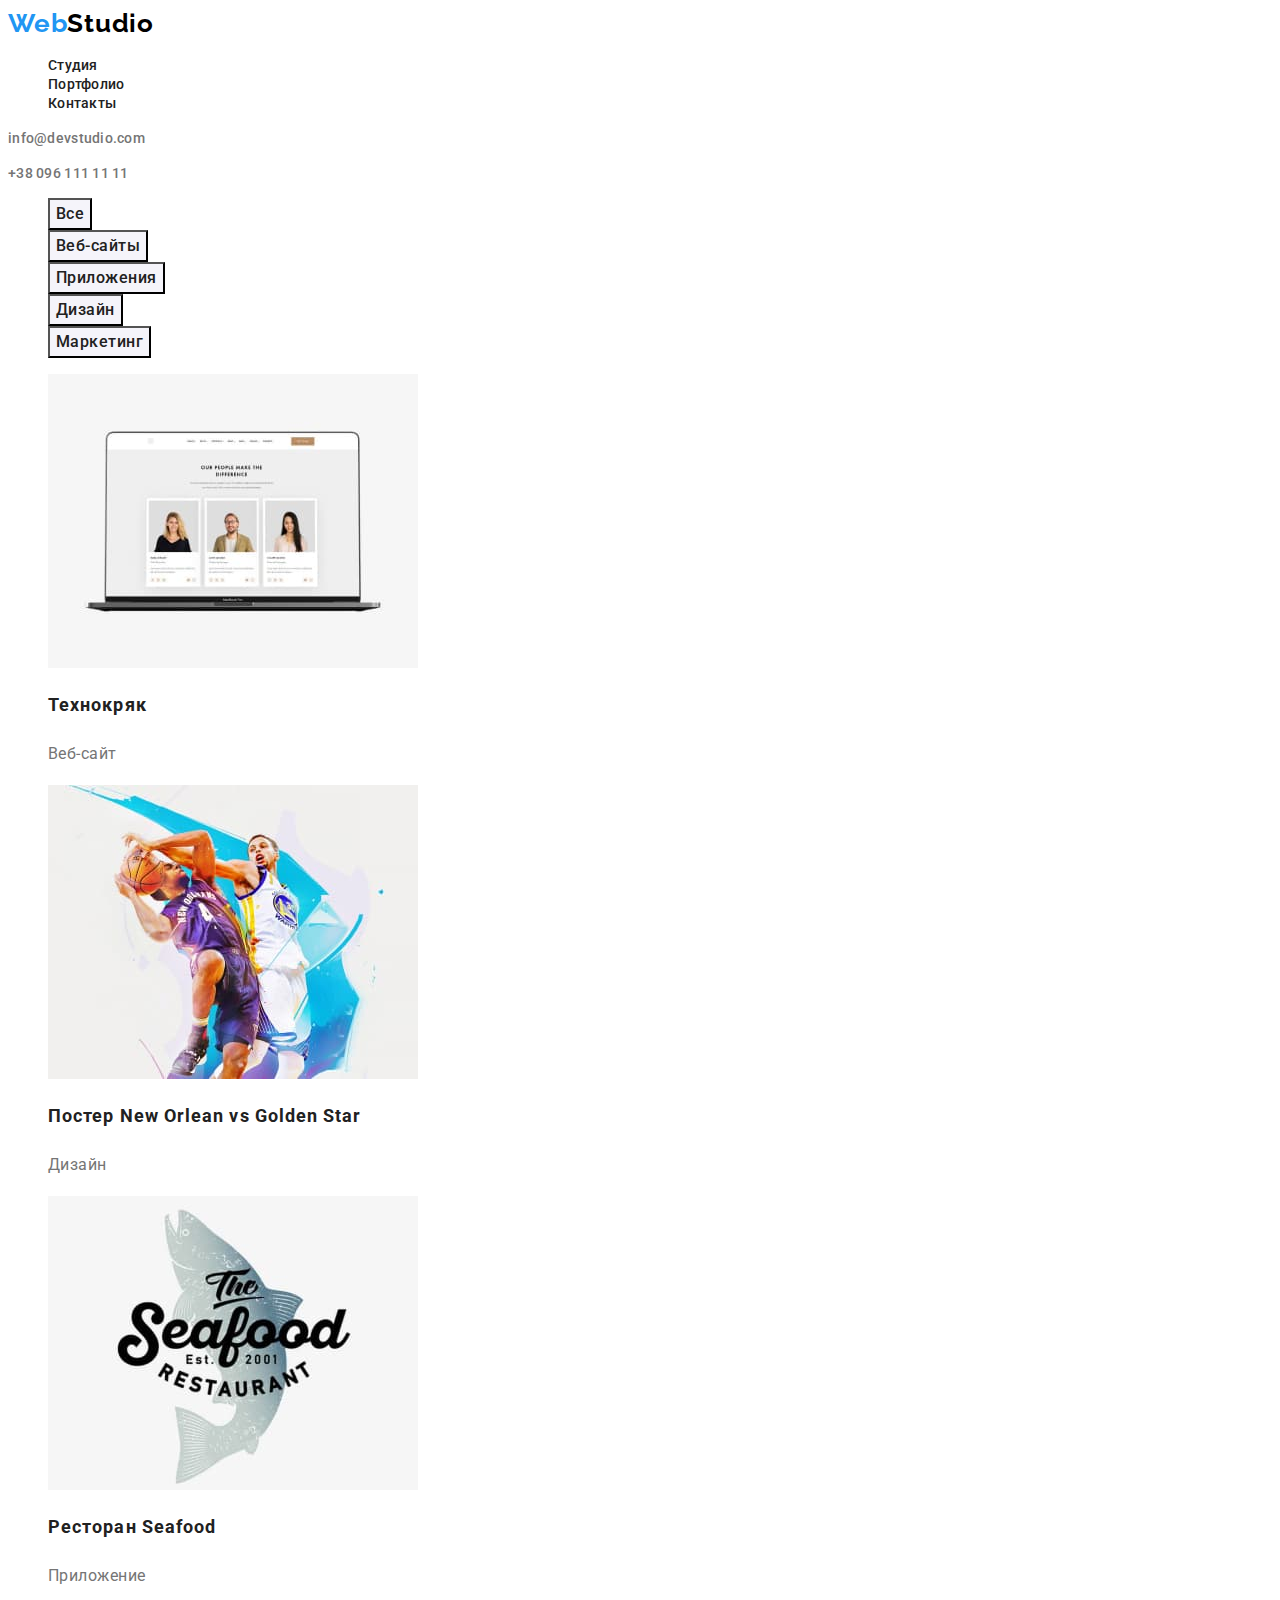
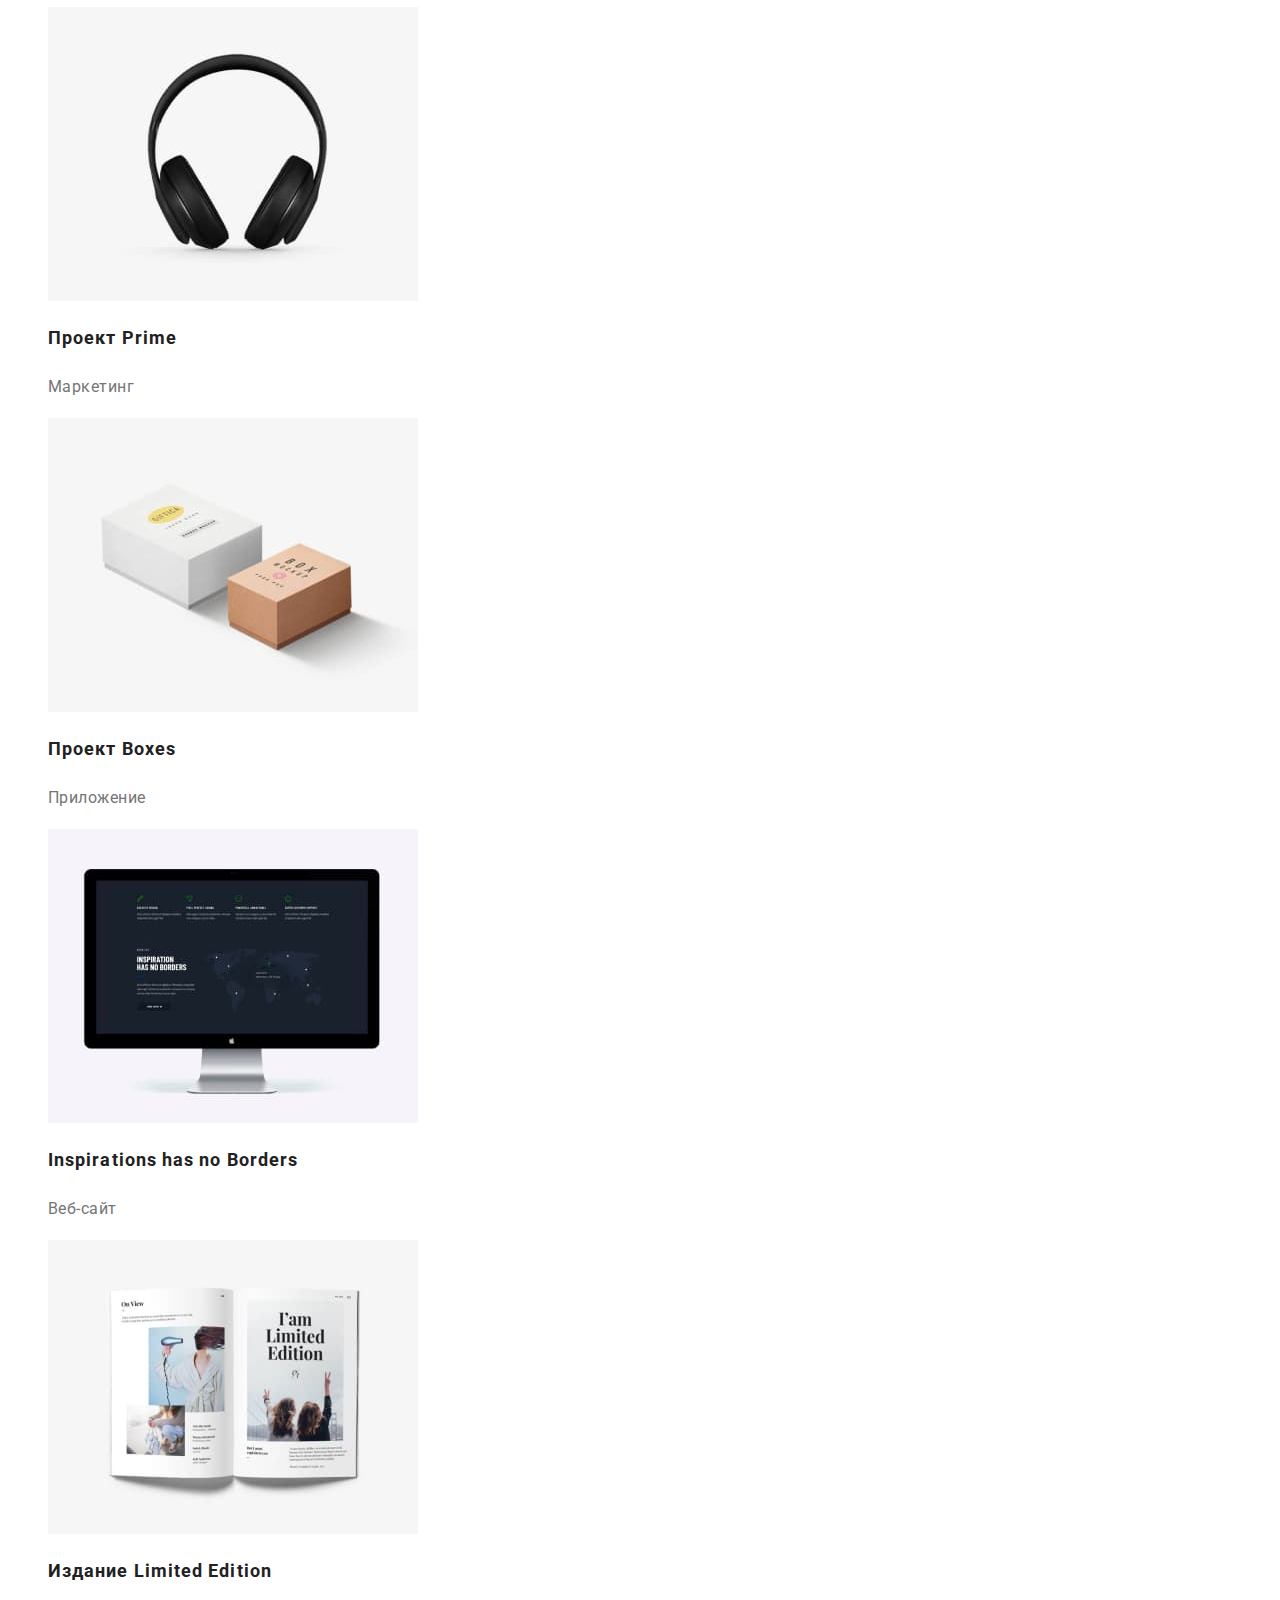
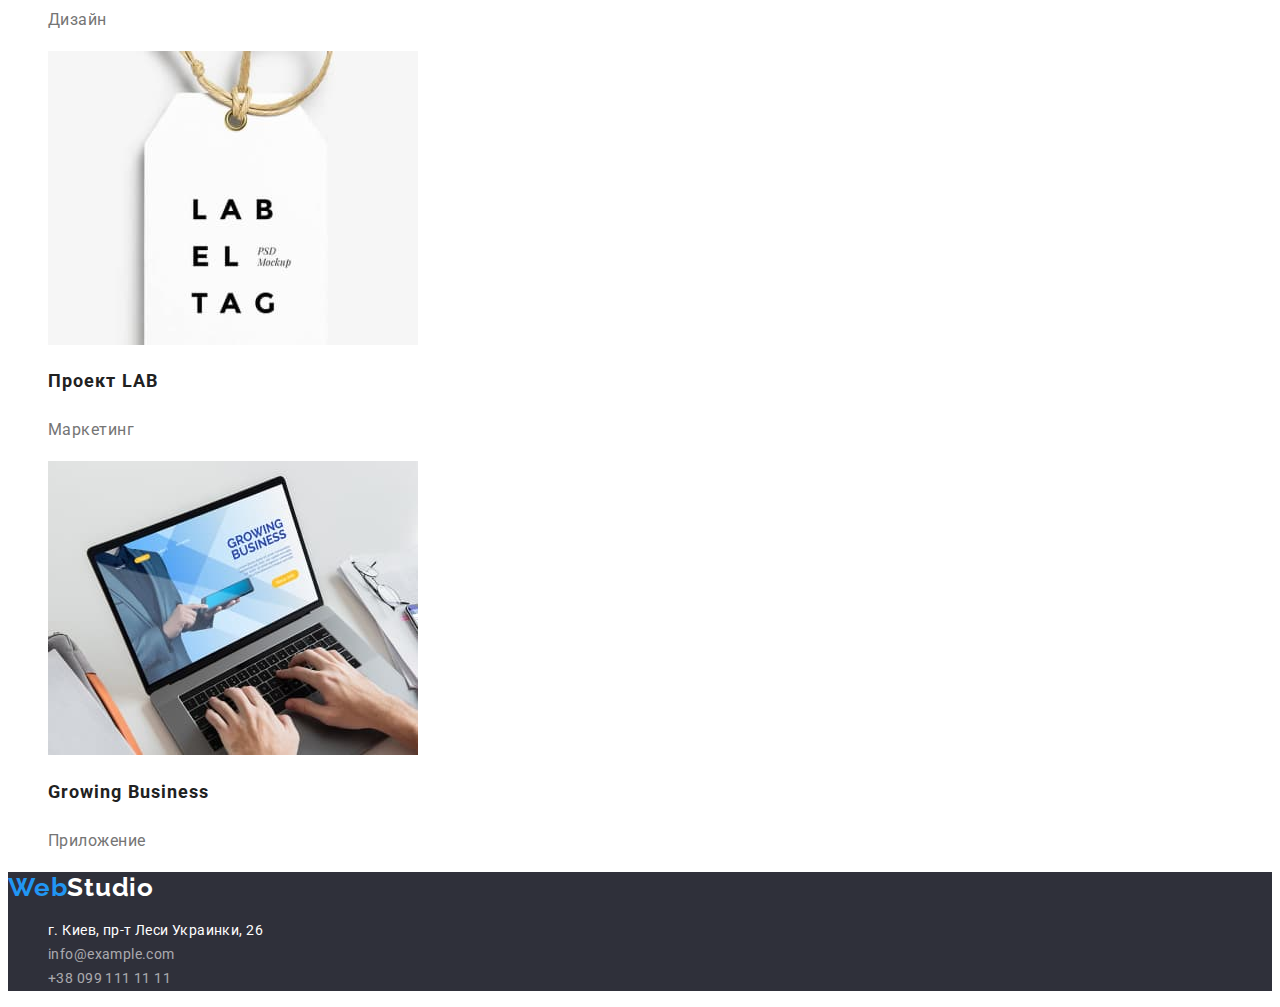
==== portfolio.html @ 02dee48f "copy" ====
<!DOCTYPE html>
<html lang="ru">
  <head>
    <meta charset="UTF-8" />
    <meta http-equiv="X-UA-Compatible" content="IE=edge" />
    <meta name="viewport" content="width=device-width, initial-scale=1.0" />
    <title>Document</title>
    <link rel="preconnect" href="https://fonts.googleapis.com" />
    <link rel="preconnect" href="https://fonts.gstatic.com" crossorigin />
    <link
      href="https://fonts.googleapis.com/css2?family=Raleway:wght@700&family=Roboto:wght@400;500;700;900&display=swap"
      rel="stylesheet"
    />
    <link rel="stylesheet" href="./css/styles.css" />
  </head>

  <body>
    <header class="header">
      <nav class="navigation">
        <a href="" class="navigation-logo"
          ><span class="navigation-logo accent">Web</span>Studio</a
        >
        <ul>
          <li><a href="./index.html" class="navigation-item">Студия</a></li>
          <li>
            <a href="./portfolio.html" class="navigation-item">Портфолио</a>
          </li>
          <li><a href="" class="navigation-item">Контакты</a></li>
        </ul>
      </nav>
      <p>
        <a href="mailto:info@devstudio.com" class="header-contacts"
          >info@devstudio.com</a
        >
      </p>
      <p>
        <a href="tel:+380961111111" class="header-contacts"
          >+38 096 111 11 11</a
        >
      </p>
    </header>
    <main>
      <section class="portfolio">
        <ul class="portfolio-list">
          <li class="portfolio-item">
            <button type="button" class="portfolio-button">Все</button>
          </li>
          <li class="portfolio-item">
            <button type="button" class="portfolio-button">Веб-сайты</button>
          </li>
          <li class="portfolio-item">
            <button type="button" class="portfolio-button">Приложения</button>
          </li>
          <li class="portfolio-item">
            <button type="button" class="portfolio-button">Дизайн</button>
          </li>
          <li class="portfolio-item">
            <button type="button" class="portfolio-button">Маркетинг</button>
          </li>
        </ul>

        <ul class="subject">
          <li class="subject-item">
            <a href="" class="subject-link">
              <img
                src="./images/portfolio/tehno1.jpg"
                alt="Сайт Технокряк"
                class="subject-image"
              />
              <h2 class="subject-title">Технокряк</h2>
              <p class="subject-description">Веб-сайт</p>
            </a>
          </li>
          <li class="subject-item">
            <a href="" class="subject-link">
              <img
                src="./images/portfolio/orlean2.jpg"
                alt="Плакат баскетбол"
                class="subject-image"
              />
              <h2 class="subject-title">Постер New Orlean vs Golden Star</h2>
              <p class="subject-description">Дизайн</p>
            </a>
          </li>
          <li class="subject-item">
            <a href="" class="subject-link">
              <img
                src="./images/portfolio/seafood3.jpg"
                alt="Рыба логотип"
                class="subject-image"
              />
              <h2 class="subject-title">Ресторан Seafood</h2>
              <p class="subject-description">Приложение</p>
            </a>
          </li>
          <li class="subject-item">
            <a href="" class="subject-link">
              <img
                src="./images/portfolio/prime4.jpg"
                alt="Наушники"
                class="subject-image"
              />
              <h2 class="subject-title">Проект Prime</h2>
              <p class="subject-description">Маркетинг</p>
            </a>
          </li>
          <li class="subject-item">
            <a href="" class="subject-link">
              <img
                src="./images/portfolio/boxes5.jpg"
                alt="Коробки"
                class="subject-image"
              />
              <h2 class="subject-title">Проект Boxes</h2>
              <p class="subject-description">Приложение</p>
            </a>
          </li>
          <li class="subject-item">
            <a href="" class="subject-link">
              <img
                src="./images/portfolio/inspiration6.jpg"
                alt="Монитор"
                class="subject-image"
              />
              <h2 class="subject-title">Inspirations has no Borders</h2>
              <p class="subject-description">Веб-сайт</p>
            </a>
          </li>
          <li class="subject-item">
            <a href="" class="subject-link">
              <img
                src="./images/portfolio/limited7.jpg"
                alt="Книга"
                class="subject-image"
              />
              <h2 class="subject-title">Издание Limited Edition</h2>
              <p class="subject-description">Дизайн</p>
            </a>
          </li>
          <li class="subject-item">
            <a href="" class="subject-link">
              <img
                src="./images/portfolio/lab8.jpg"
                alt="Бирка"
                class="subject-image"
              />
              <h2 class="subject-title">Проект LAB</h2>
              <p class="subject-description">Маркетинг</p>
            </a>
          </li>
          <li class="subject-item">
            <a href="" class="subject-link">
              <img
                src="./images/portfolio/business9.jpg"
                alt="Печать на ноутбуке"
                class="subject-image"
              />
              <h2 class="subject-title">Growing Business</h2>
              <p class="subject-description">Приложение</p>
            </a>
          </li>
        </ul>
      </section>
    </main>
    <footer class="footer">
      <a href="" class="footer-logo accent"
        ><span class="accent">Web</span>Studio</a
      >
      <address class="address">
        <ul class="address-list">
          <li class="address-item">
            <a
              href="https://goo.gl/maps/XDrqcTf9CRtn2hXi9"
              target="_blank"
              class="address-link"
            >
              г. Киев, пр-т Леси Украинки, 26</a
            >
          </li>
          <li class="address-item">
            <a href="mailto:info@example.com" class="address-link"
              >info@example.com</a
            >
          </li>
          <li class="address-item">
            <a href="tel:+38099111111" class="address-link">
              +38 099 111 11 11</a
            >
          </li>
        </ul>
      </address>
    </footer>
  </body>
</html>
---- css/styles.css ----
/* Общее */

body {
  font-family: "Roboto", sans-serif;
  color: #757575;
}

li {
  list-style: none;
}

a {
  text-decoration: none;
}

/* Логотип */

.navigation-logo {
  font-family: "Raleway", sans-serif;
  font-weight: 700;
  font-size: 26px;
  line-height: 1.192;
  letter-spacing: 0.03em;
  color: #000000;
}

.accent {
  color: #2196f3;
}

/* Навигация */

.navigation-item {
  font-weight: 500;
  font-size: 14px;
  line-height: 1.142;
  letter-spacing: 0.02em;
  color: #212121;
}

.navigation-item:hover,
.navigation-item:focus {
  color: #2196f3;
}

/* Контакты */

.header-contacts {
  font-weight: 500;
  font-size: 14px;
  line-height: 1.142;
  letter-spacing: 0.02em;
  color: #757575;
}

.header-contacts:hover,
.header-contacts:focus {
  color: #2196f3;
}

/* Герой */

.hero {
  background-color: #2f303a;
}

.hero-title {
  font-weight: 900;
  font-size: 44px;
  line-height: 1.363;
  text-align: center;
  letter-spacing: 0.06em;
  text-transform: uppercase;
  color: #ffffff;
}

.hero-button {
  font-weight: 700;
  font-size: 16px;
  line-height: 1.875;
  text-align: center;
  letter-spacing: 0.06em;
  color: #ffffff;

  background-color: #2196f3;

  cursor: pointer;
}

/* Преимущества */

.advantage {
  background-color: #ffffff;
}

.advantage-name {
  font-weight: 700;
  font-size: 14px;
  line-height: 1.142;
  letter-spacing: 0.03em;
  text-transform: uppercase;
  color: #212121;
}

.advantage-description {
  font-size: 14px;
  line-height: 1.714;
  letter-spacing: 0.03em;
}

/* Чем мы занимаемся */

.job {
  background-color: #ffffff;
}

.job-title {
  font-size: 36px;
  line-height: 1.167;
  text-align: center;
  letter-spacing: 0.03em;
  color: #212121;
}

/* Наша команда */

.our-team {
  background-color: #f5f4fa;
}

.our-team-title {
  font-size: 36px;
  line-height: 1.167;
  text-align: center;
  letter-spacing: 0.03em;
  color: #212121;
}

.members-item {
  background-color: #ffffff;
}

.members-title {
  font-weight: 500;
  font-size: 16px;
  line-height: 1.187;
  letter-spacing: 0.03em;
  color: #212121;
}

.members-description {
  font-size: 16px;
  line-height: 1.187;
  letter-spacing: 0.03em;
  color: #757575;
}

/* Футер */

.footer {
  background-color: #2f303a;
}

.footer-logo {
  font-family: "Raleway";
  font-weight: 700;
  font-size: 26px;
  line-height: 1.192;
  letter-spacing: 0.03em;
  color: #ffffff;
}

.address-item:nth-child(1) .address-link {
  font-style: normal;
  font-weight: 400;
  font-size: 14px;
  line-height: 1.714;
  letter-spacing: 0.03em;
  color: #ffffff;
}

.address-item:not(:first-child) .address-link {
  font-style: normal;
  font-weight: 400;
  font-size: 14px;
  line-height: 1.714;
  letter-spacing: 0.03em;
  color: rgba(255, 255, 255, 0.6);
}

/* ПОРТФОЛИО */

.portfolio-button {
  font-family: "Roboto", sans-serif;
  font-weight: 500;
  font-size: 16px;
  line-height: 1.625;
  text-align: center;
  letter-spacing: 0.03em;
  color: #212121;

  background-color: #f5f4fa;

  cursor: pointer;
}

.portfolio-button:hover,
.portfolio-button:focus {
  color: #ffffff;
  background-color: #2196f3;
}

.subject-title {
  font-size: 18px;
  line-height: 2;
  letter-spacing: 0.06em;
  color: #212121;
}

.subject-description {
  font-size: 16px;
  line-height: 1.875;
  letter-spacing: 0.03em;
  color: #757575;
}
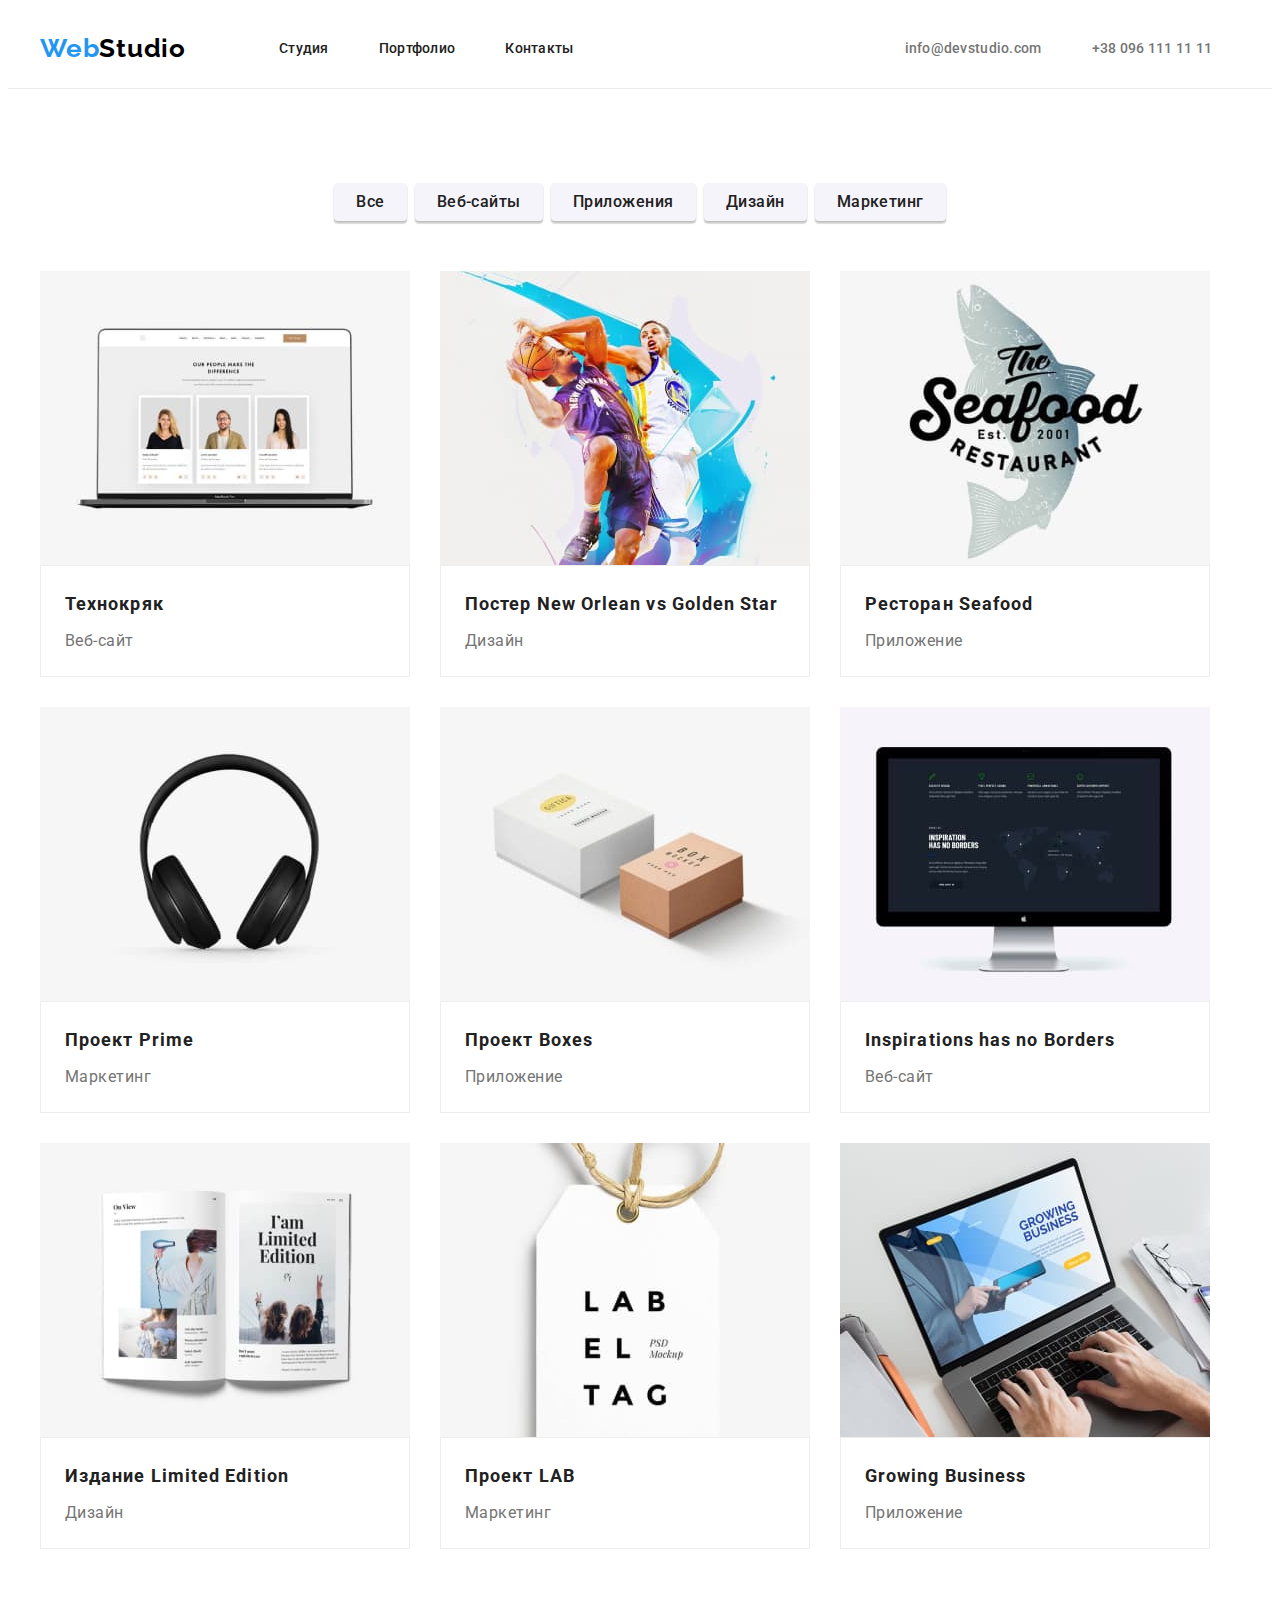
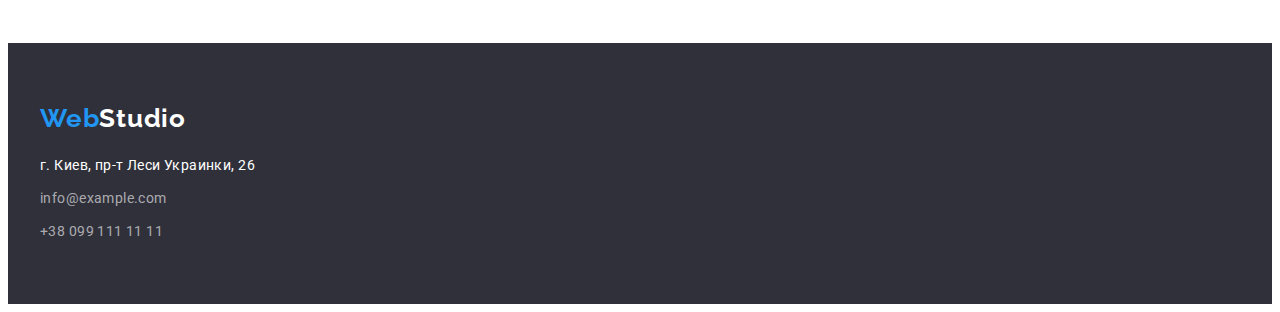
==== commit 4de96c60: "portfolio" ====
--- a/portfolio.html
+++ b/portfolio.html
@@ -11,184 +11,223 @@
       href="https://fonts.googleapis.com/css2?family=Raleway:wght@700&family=Roboto:wght@400;500;700;900&display=swap"
       rel="stylesheet"
     />
+    <link
+      rel="stylesheet"
+      href="https://cdnjs.cloudflare.com/ajax/libs/modern-normalize/1.1.0/modern-normalize.min.css"
+      integrity="sha512-wpPYUAdjBVSE4KJnH1VR1HeZfpl1ub8YT/NKx4PuQ5NmX2tKuGu6U/JRp5y+Y8XG2tV+wKQpNHVUX03MfMFn9Q=="
+      crossorigin="anonymous"
+      referrerpolicy="no-referrer"
+    />
     <link rel="stylesheet" href="./css/styles.css" />
   </head>
 
   <body>
     <header class="header">
-      <nav class="navigation">
-        <a href="" class="navigation-logo"
-          ><span class="navigation-logo accent">Web</span>Studio</a
-        >
-        <ul>
-          <li><a href="./index.html" class="navigation-item">Студия</a></li>
-          <li>
-            <a href="./portfolio.html" class="navigation-item">Портфолио</a>
-          </li>
-          <li><a href="" class="navigation-item">Контакты</a></li>
-        </ul>
-      </nav>
-      <p>
-        <a href="mailto:info@devstudio.com" class="header-contacts"
-          >info@devstudio.com</a
-        >
-      </p>
-      <p>
-        <a href="tel:+380961111111" class="header-contacts"
-          >+38 096 111 11 11</a
-        >
-      </p>
+      <div class="container">
+        <div class="wrapper">
+          <nav class="navigation">
+            <a href="" class="navigation-logo"
+              ><span class="navigation-logo accent">Web</span>Studio</a
+            >
+            <ul class="navigation-list">
+              <li class="navigation-item">
+                <a href="./index.html" class="navigation-link">Студия</a>
+              </li>
+              <li class="navigation-item">
+                <a href="./portfolio.html" class="navigation-link">Портфолио</a>
+              </li>
+              <li class="navigation-item">
+                <a href="" class="navigation-link">Контакты</a>
+              </li>
+            </ul>
+          </nav>
+          <p class="header-mail">
+            <a href="mailto:info@devstudio.com" class="header-contacts"
+              >info@devstudio.com</a
+            >
+          </p>
+          <p class="header-phone">
+            <a href="tel:+380961111111" class="header-contacts"
+              >+38 096 111 11 11</a
+            >
+          </p>
+        </div>
+      </div>
     </header>
     <main>
-      <section class="portfolio">
-        <ul class="portfolio-list">
-          <li class="portfolio-item">
-            <button type="button" class="portfolio-button">Все</button>
-          </li>
-          <li class="portfolio-item">
-            <button type="button" class="portfolio-button">Веб-сайты</button>
-          </li>
-          <li class="portfolio-item">
-            <button type="button" class="portfolio-button">Приложения</button>
-          </li>
-          <li class="portfolio-item">
-            <button type="button" class="portfolio-button">Дизайн</button>
-          </li>
-          <li class="portfolio-item">
-            <button type="button" class="portfolio-button">Маркетинг</button>
-          </li>
-        </ul>
+      <section class="portfolio section">
+        <div class="container">
+          <ul class="portfolio-list">
+            <li class="portfolio-item">
+              <button type="button" class="portfolio-button">Все</button>
+            </li>
+            <li class="portfolio-item">
+              <button type="button" class="portfolio-button">Веб-сайты</button>
+            </li>
+            <li class="portfolio-item">
+              <button type="button" class="portfolio-button">Приложения</button>
+            </li>
+            <li class="portfolio-item">
+              <button type="button" class="portfolio-button">Дизайн</button>
+            </li>
+            <li class="portfolio-item">
+              <button type="button" class="portfolio-button">Маркетинг</button>
+            </li>
+          </ul>
 
-        <ul class="subject">
-          <li class="subject-item">
-            <a href="" class="subject-link">
-              <img
-                src="./images/portfolio/tehno1.jpg"
-                alt="Сайт Технокряк"
-                class="subject-image"
-              />
-              <h2 class="subject-title">Технокряк</h2>
-              <p class="subject-description">Веб-сайт</p>
-            </a>
-          </li>
-          <li class="subject-item">
-            <a href="" class="subject-link">
-              <img
-                src="./images/portfolio/orlean2.jpg"
-                alt="Плакат баскетбол"
-                class="subject-image"
-              />
-              <h2 class="subject-title">Постер New Orlean vs Golden Star</h2>
-              <p class="subject-description">Дизайн</p>
-            </a>
-          </li>
-          <li class="subject-item">
-            <a href="" class="subject-link">
-              <img
-                src="./images/portfolio/seafood3.jpg"
-                alt="Рыба логотип"
-                class="subject-image"
-              />
-              <h2 class="subject-title">Ресторан Seafood</h2>
-              <p class="subject-description">Приложение</p>
-            </a>
-          </li>
-          <li class="subject-item">
-            <a href="" class="subject-link">
-              <img
-                src="./images/portfolio/prime4.jpg"
-                alt="Наушники"
-                class="subject-image"
-              />
-              <h2 class="subject-title">Проект Prime</h2>
-              <p class="subject-description">Маркетинг</p>
-            </a>
-          </li>
-          <li class="subject-item">
-            <a href="" class="subject-link">
-              <img
-                src="./images/portfolio/boxes5.jpg"
-                alt="Коробки"
-                class="subject-image"
-              />
-              <h2 class="subject-title">Проект Boxes</h2>
-              <p class="subject-description">Приложение</p>
-            </a>
-          </li>
-          <li class="subject-item">
-            <a href="" class="subject-link">
-              <img
-                src="./images/portfolio/inspiration6.jpg"
-                alt="Монитор"
-                class="subject-image"
-              />
-              <h2 class="subject-title">Inspirations has no Borders</h2>
-              <p class="subject-description">Веб-сайт</p>
-            </a>
-          </li>
-          <li class="subject-item">
-            <a href="" class="subject-link">
-              <img
-                src="./images/portfolio/limited7.jpg"
-                alt="Книга"
-                class="subject-image"
-              />
-              <h2 class="subject-title">Издание Limited Edition</h2>
-              <p class="subject-description">Дизайн</p>
-            </a>
-          </li>
-          <li class="subject-item">
-            <a href="" class="subject-link">
-              <img
-                src="./images/portfolio/lab8.jpg"
-                alt="Бирка"
-                class="subject-image"
-              />
-              <h2 class="subject-title">Проект LAB</h2>
-              <p class="subject-description">Маркетинг</p>
-            </a>
-          </li>
-          <li class="subject-item">
-            <a href="" class="subject-link">
-              <img
-                src="./images/portfolio/business9.jpg"
-                alt="Печать на ноутбуке"
-                class="subject-image"
-              />
-              <h2 class="subject-title">Growing Business</h2>
-              <p class="subject-description">Приложение</p>
-            </a>
-          </li>
-        </ul>
+          <ul class="subject">
+            <li class="subject-item">
+              <a href="" class="subject-link">
+                <img
+                  src="./images/portfolio/tehno1.jpg"
+                  alt="Сайт Технокряк"
+                  class="subject-image"
+                />
+                <div class="subject-border">
+                  <h2 class="subject-title">Технокряк</h2>
+                  <p class="subject-description">Веб-сайт</p>
+                </div>
+              </a>
+            </li>
+            <li class="subject-item">
+              <a href="" class="subject-link">
+                <img
+                  src="./images/portfolio/orlean2.jpg"
+                  alt="Плакат баскетбол"
+                  class="subject-image"
+                />
+                <div class="subject-border">
+                  <h2 class="subject-title">
+                    Постер New Orlean vs Golden Star
+                  </h2>
+                  <p class="subject-description">Дизайн</p>
+                </div>
+              </a>
+            </li>
+            <li class="subject-item">
+              <a href="" class="subject-link">
+                <img
+                  src="./images/portfolio/seafood3.jpg"
+                  alt="Рыба логотип"
+                  class="subject-image"
+                />
+                <div class="subject-border">
+                  <h2 class="subject-title">Ресторан Seafood</h2>
+                  <p class="subject-description">Приложение</p>
+                </div>
+              </a>
+            </li>
+            <li class="subject-item">
+              <a href="" class="subject-link">
+                <img
+                  src="./images/portfolio/prime4.jpg"
+                  alt="Наушники"
+                  class="subject-image"
+                />
+                <div class="subject-border">
+                  <h2 class="subject-title">Проект Prime</h2>
+                  <p class="subject-description">Маркетинг</p>
+                </div>
+              </a>
+            </li>
+            <li class="subject-item">
+              <a href="" class="subject-link">
+                <img
+                  src="./images/portfolio/boxes5.jpg"
+                  alt="Коробки"
+                  class="subject-image"
+                />
+                <div class="subject-border">
+                  <h2 class="subject-title">Проект Boxes</h2>
+                  <p class="subject-description">Приложение</p>
+                </div>
+              </a>
+            </li>
+            <li class="subject-item">
+              <a href="" class="subject-link">
+                <img
+                  src="./images/portfolio/inspiration6.jpg"
+                  alt="Монитор"
+                  class="subject-image"
+                />
+                <div class="subject-border">
+                  <h2 class="subject-title">Inspirations has no Borders</h2>
+                  <p class="subject-description">Веб-сайт</p>
+                </div>
+              </a>
+            </li>
+            <li class="subject-item">
+              <a href="" class="subject-link">
+                <img
+                  src="./images/portfolio/limited7.jpg"
+                  alt="Книга"
+                  class="subject-image"
+                />
+                <div class="subject-border">
+                  <h2 class="subject-title">Издание Limited Edition</h2>
+                  <p class="subject-description">Дизайн</p>
+                </div>
+              </a>
+            </li>
+            <li class="subject-item">
+              <a href="" class="subject-link">
+                <img
+                  src="./images/portfolio/lab8.jpg"
+                  alt="Бирка"
+                  class="subject-image"
+                />
+                <div class="subject-border">
+                  <h2 class="subject-title">Проект LAB</h2>
+                  <p class="subject-description">Маркетинг</p>
+                </div>
+              </a>
+            </li>
+            <li class="subject-item">
+              <a href="" class="subject-link">
+                <img
+                  src="./images/portfolio/business9.jpg"
+                  alt="Печать на ноутбуке"
+                  class="subject-image"
+                />
+                <div class="subject-border">
+                  <h2 class="subject-title">Growing Business</h2>
+                  <p class="subject-description">Приложение</p>
+                </div>
+              </a>
+            </li>
+          </ul>
+        </div>
       </section>
     </main>
     <footer class="footer">
-      <a href="" class="footer-logo accent"
-        ><span class="accent">Web</span>Studio</a
-      >
-      <address class="address">
-        <ul class="address-list">
-          <li class="address-item">
-            <a
-              href="https://goo.gl/maps/XDrqcTf9CRtn2hXi9"
-              target="_blank"
-              class="address-link"
-            >
-              г. Киев, пр-т Леси Украинки, 26</a
-            >
-          </li>
-          <li class="address-item">
-            <a href="mailto:info@example.com" class="address-link"
-              >info@example.com</a
-            >
-          </li>
-          <li class="address-item">
-            <a href="tel:+38099111111" class="address-link">
-              +38 099 111 11 11</a
-            >
-          </li>
-        </ul>
-      </address>
+      <div class="footer-container">
+        <a href="" class="footer-logo accent"
+          ><span class="accent">Web</span>Studio</a
+        >
+        <address class="address">
+          <ul class="address-list">
+            <li class="address-item">
+              <a
+                href="https://goo.gl/maps/XDrqcTf9CRtn2hXi9"
+                target="_blank"
+                class="address-link"
+              >
+                г. Киев, пр-т Леси Украинки, 26</a
+              >
+            </li>
+            <li class="address-item">
+              <a href="mailto:info@example.com" class="address-link"
+                >info@example.com</a
+              >
+            </li>
+            <li class="address-item">
+              <a href="tel:+38099111111" class="address-link">
+                +38 099 111 11 11</a
+              >
+            </li>
+          </ul>
+        </address>
+      </div>
     </footer>
   </body>
 </html>
--- a/css/styles.css
+++ b/css/styles.css
@@ -13,7 +13,63 @@
   text-decoration: none;
 }
 
+ul {
+  margin: 0;
+  padding: 0;
+}
+
+p {
+  margin: 0;
+  padding: 0;
+}
+
+h1,
+h2,
+h3 {
+  padding: 0;
+  margin: 0;
+}
+
+img {
+  display: block;
+  max-width: 100%;
+  height: auto;
+}
+
+button {
+  margin: 0;
+  padding: 0;
+}
+
+.container {
+  width: 1200px;
+  padding-right: 15px;
+  padding-left: 15px;
+  margin-left: auto;
+  margin-right: auto;
+}
+
+.hidden {
+  position: absolute;
+  top: -9999px;
+  left: -9999px;
+}
+
+.section {
+  padding-top: 94px;
+  padding-bottom: 94px;
+}
+
 /* Логотип */
+
+.header {
+  border-bottom: 1px solid #ececec;
+}
+
+.wrapper {
+  display: flex;
+  align-items: center;
+}
 
 .navigation-logo {
   font-family: "Raleway", sans-serif;
@@ -30,7 +86,26 @@
 
 /* Навигация */
 
-.navigation-item {
+.navigation {
+  display: flex;
+  align-items: center;
+}
+
+.navigation-list {
+  display: flex;
+  margin-left: 93px;
+  margin-right: 331px;
+}
+
+.navigation-item:not(:last-child) {
+  margin-right: 50px;
+}
+
+.navigation-link {
+  display: block;
+  padding-top: 32px;
+  padding-bottom: 32px;
+
   font-weight: 500;
   font-size: 14px;
   line-height: 1.142;
@@ -38,14 +113,22 @@
   color: #212121;
 }
 
-.navigation-item:hover,
-.navigation-item:focus {
+.navigation-link:hover,
+.navigation-link:focus {
   color: #2196f3;
 }
 
 /* Контакты */
 
+.header-mail {
+  margin-right: 50px;
+}
+
 .header-contacts {
+  display: block;
+  padding-top: 32px;
+  padding-bottom: 32px;
+
   font-weight: 500;
   font-size: 14px;
   line-height: 1.142;
@@ -61,10 +144,23 @@
 /* Герой */
 
 .hero {
+  max-width: 1600px;
+  margin-right: auto;
+  margin-left: auto;
+
   background-color: #2f303a;
 }
+.business {
+  display: flex;
+  flex-direction: column;
+  justify-content: center;
+  align-items: center;
+}
 
 .hero-title {
+  width: 696px;
+  padding-top: 200px;
+  margin-bottom: 30px;
   font-weight: 900;
   font-size: 44px;
   line-height: 1.363;
@@ -75,6 +171,11 @@
 }
 
 .hero-button {
+  display: block;
+  min-width: 200px;
+  margin-bottom: 200px;
+  padding: 10px 32px;
+
   font-weight: 700;
   font-size: 16px;
   line-height: 1.875;
@@ -83,6 +184,9 @@
   color: #ffffff;
 
   background-color: #2196f3;
+  box-shadow: 0px 4px 4px rgba(0, 0, 0, 0.15);
+  border-radius: 4px;
+  border: transparent;
 
   cursor: pointer;
 }
@@ -93,6 +197,15 @@
   background-color: #ffffff;
 }
 
+.advantage-list {
+  display: flex;
+  justify-content: space-between;
+}
+
+.advantage-item {
+  width: 270px;
+}
+
 .advantage-name {
   font-weight: 700;
   font-size: 14px;
@@ -114,7 +227,14 @@
   background-color: #ffffff;
 }
 
+.job-list {
+  display: flex;
+  justify-content: space-between;
+}
+
 .job-title {
+  margin-bottom: 50px;
+
   font-size: 36px;
   line-height: 1.167;
   text-align: center;
@@ -129,6 +249,8 @@
 }
 
 .our-team-title {
+  margin-bottom: 50px;
+
   font-size: 36px;
   line-height: 1.167;
   text-align: center;
@@ -136,11 +258,24 @@
   color: #212121;
 }
 
+.members {
+  display: flex;
+  justify-content: space-between;
+}
+
 .members-item {
+  text-align: center;
+  box-shadow: 0px 1px 3px rgba(0, 0, 0, 0.12), 0px 1px 1px rgba(0, 0, 0, 0.14),
+    0px 2px 1px rgba(0, 0, 0, 0.2);
+  border-radius: 0px 0px 4px 4px;
+
   background-color: #ffffff;
 }
 
 .members-title {
+  margin-top: 30px;
+  margin-bottom: 10px;
+
   font-weight: 500;
   font-size: 16px;
   line-height: 1.187;
@@ -149,6 +284,8 @@
 }
 
 .members-description {
+  padding-bottom: 30px;
+
   font-size: 16px;
   line-height: 1.187;
   letter-spacing: 0.03em;
@@ -158,10 +295,27 @@
 /* Футер */
 
 .footer {
+  max-width: 1600px;
+  padding-top: 60px;
+  margin-right: auto;
+  margin-left: auto;
   background-color: #2f303a;
 }
 
+.footer-container {
+  width: 1200px;
+
+  flex-direction: column;
+  padding-right: 15px;
+  padding-left: 15px;
+  margin-right: auto;
+  margin-left: auto;
+}
+
 .footer-logo {
+  display: inline-block;
+  margin-bottom: 20px;
+
   font-family: "Raleway";
   font-weight: 700;
   font-size: 26px;
@@ -170,6 +324,10 @@
   color: #ffffff;
 }
 
+.address-list {
+  padding-bottom: 60px;
+}
+
 .address-item:nth-child(1) .address-link {
   font-style: normal;
   font-weight: 400;
@@ -188,9 +346,16 @@
   color: rgba(255, 255, 255, 0.6);
 }
 
+.address-item:nth-child(-n + 2) {
+  margin-bottom: 9px;
+}
+
 /* ПОРТФОЛИО */
 
 .portfolio-button {
+  max-width: 150px;
+  padding: 6px 22px;
+
   font-family: "Roboto", sans-serif;
   font-weight: 500;
   font-size: 16px;
@@ -198,10 +363,24 @@
   text-align: center;
   letter-spacing: 0.03em;
   color: #212121;
+  box-shadow: 0px 3px 1px rgba(0, 0, 0, 0.1), 0px 1px 2px rgba(0, 0, 0, 0.08),
+    0px 2px 2px rgba(0, 0, 0, 0.12);
+  border-radius: 4px;
+  border: transparent;
 
   background-color: #f5f4fa;
 
   cursor: pointer;
+}
+
+.portfolio-list {
+  display: flex;
+  justify-content: center;
+  margin-bottom: 50px;
+}
+
+.portfolio-item:nth-child(-n + 4) {
+  margin-right: 8px;
 }
 
 .portfolio-button:hover,
@@ -210,7 +389,19 @@
   background-color: #2196f3;
 }
 
+.subject {
+  display: flex;
+  flex-wrap: wrap;
+  margin: -15px;
+}
+
+.subject-item {
+  margin: 15px;
+}
+
 .subject-title {
+  margin-bottom: 4px;
+  
   font-size: 18px;
   line-height: 2;
   letter-spacing: 0.06em;
@@ -223,3 +414,11 @@
   letter-spacing: 0.03em;
   color: #757575;
 }
+
+.subject-border {
+  padding-left: 24px;
+  padding-top: 20px;
+  padding-bottom: 20px;
+
+  border: 1px solid #EEEEEE;
+}
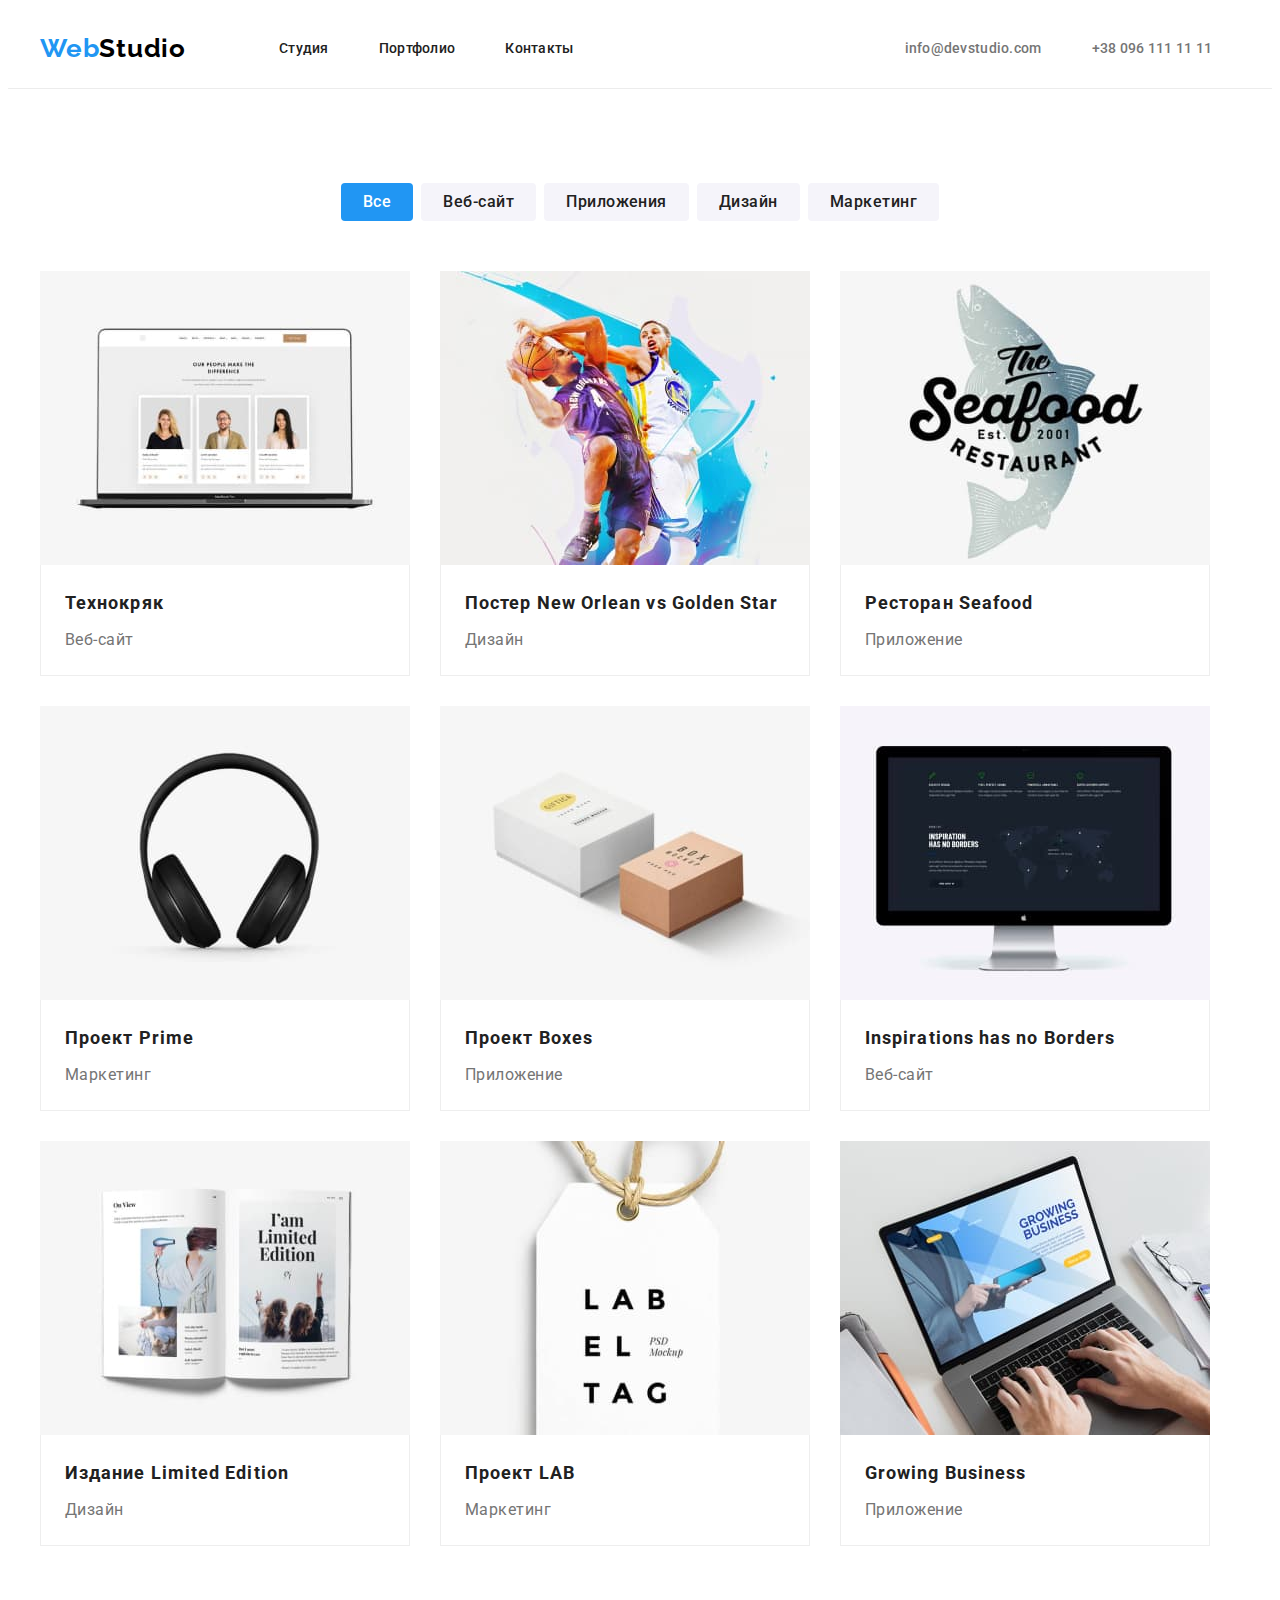
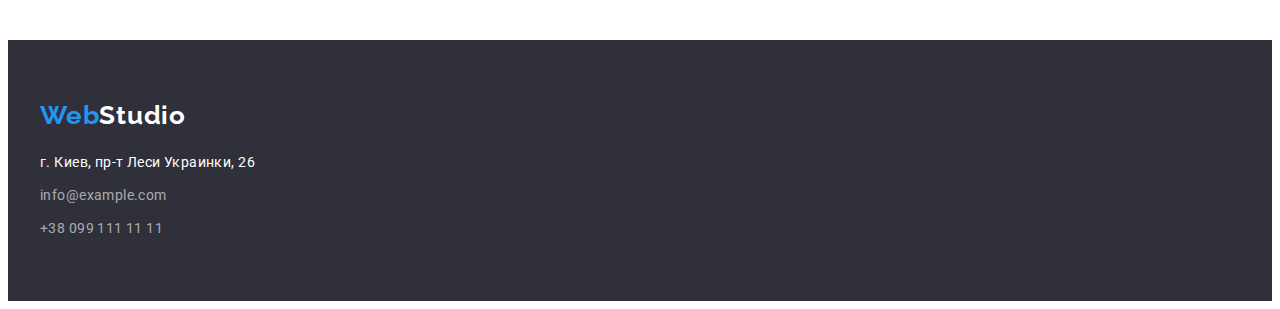
==== commit 7ad4d428: "fix" ====
--- a/portfolio.html
+++ b/portfolio.html
@@ -26,7 +26,7 @@
       <div class="container">
         <div class="wrapper">
           <nav class="navigation">
-            <a href="" class="navigation-logo"
+            <a href="./index.html" class="navigation-logo"
               ><span class="navigation-logo accent">Web</span>Studio</a
             >
             <ul class="navigation-list">
@@ -57,7 +57,30 @@
     <main>
       <section class="portfolio section">
         <div class="container">
-          <ul class="portfolio-list">
+          <input type="radio" name="list" id="all" value="all" checked />
+          <input type="radio" name="list" id="web" value="web" />
+          <input type="radio" name="list" id="app" value="app" />
+          <input type="radio" name="list" id="dis" value="dis" />
+          <input type="radio" name="list" id="mar" value="mar" />
+
+          <ul class="label-list">
+            <li class="label-filter">
+              <label class="filter" for="all">Все</label>
+            </li>
+            <li class="label-filter">
+              <label class="filter" for="web">Веб-сайт</label>
+            </li>
+            <li class="label-filter">
+              <label class="filter" for="app">Приложения</label>
+            </li>
+            <li class="label-filter">
+              <label class="filter" for="dis">Дизайн</label>
+            </li>
+            <li class="label-filter">
+              <label class="filter" for="mar">Маркетинг</label>
+            </li>
+          </ul>
+          <ul class="portfolio-list hidden">
             <li class="portfolio-item">
               <button type="button" class="portfolio-button">Все</button>
             </li>
@@ -76,7 +99,7 @@
           </ul>
 
           <ul class="subject">
-            <li class="subject-item">
+            <li class="subject-item web">
               <a href="" class="subject-link">
                 <img
                   src="./images/portfolio/tehno1.jpg"
@@ -89,7 +112,7 @@
                 </div>
               </a>
             </li>
-            <li class="subject-item">
+            <li class="subject-item dis">
               <a href="" class="subject-link">
                 <img
                   src="./images/portfolio/orlean2.jpg"
@@ -104,7 +127,7 @@
                 </div>
               </a>
             </li>
-            <li class="subject-item">
+            <li class="subject-item app">
               <a href="" class="subject-link">
                 <img
                   src="./images/portfolio/seafood3.jpg"
@@ -117,7 +140,7 @@
                 </div>
               </a>
             </li>
-            <li class="subject-item">
+            <li class="subject-item mar">
               <a href="" class="subject-link">
                 <img
                   src="./images/portfolio/prime4.jpg"
@@ -130,7 +153,7 @@
                 </div>
               </a>
             </li>
-            <li class="subject-item">
+            <li class="subject-item app">
               <a href="" class="subject-link">
                 <img
                   src="./images/portfolio/boxes5.jpg"
@@ -143,7 +166,7 @@
                 </div>
               </a>
             </li>
-            <li class="subject-item">
+            <li class="subject-item web">
               <a href="" class="subject-link">
                 <img
                   src="./images/portfolio/inspiration6.jpg"
@@ -156,7 +179,7 @@
                 </div>
               </a>
             </li>
-            <li class="subject-item">
+            <li class="subject-item dis">
               <a href="" class="subject-link">
                 <img
                   src="./images/portfolio/limited7.jpg"
@@ -169,7 +192,7 @@
                 </div>
               </a>
             </li>
-            <li class="subject-item">
+            <li class="subject-item mar">
               <a href="" class="subject-link">
                 <img
                   src="./images/portfolio/lab8.jpg"
@@ -182,7 +205,7 @@
                 </div>
               </a>
             </li>
-            <li class="subject-item">
+            <li class="subject-item app">
               <a href="" class="subject-link">
                 <img
                   src="./images/portfolio/business9.jpg"
--- a/css/styles.css
+++ b/css/styles.css
@@ -145,6 +145,8 @@
 
 .hero {
   max-width: 1600px;
+  padding-top: 200px;
+  padding-bottom: 200px;
   margin-right: auto;
   margin-left: auto;
 
@@ -159,7 +161,6 @@
 
 .hero-title {
   width: 696px;
-  padding-top: 200px;
   margin-bottom: 30px;
   font-weight: 900;
   font-size: 44px;
@@ -173,7 +174,6 @@
 .hero-button {
   display: block;
   min-width: 200px;
-  margin-bottom: 200px;
   padding: 10px 32px;
 
   font-weight: 700;
@@ -194,6 +194,8 @@
 /* Преимущества */
 
 .advantage {
+  padding-top: 94px;
+
   background-color: #ffffff;
 }
 
@@ -207,6 +209,8 @@
 }
 
 .advantage-name {
+  margin-bottom: 10px;
+
   font-weight: 700;
   font-size: 14px;
   line-height: 1.142;
@@ -271,9 +275,12 @@
 
   background-color: #ffffff;
 }
+.members-info {
+  padding-top: 30px;
+  padding-bottom: 30px;
+}
 
 .members-title {
-  margin-top: 30px;
   margin-bottom: 10px;
 
   font-weight: 500;
@@ -284,8 +291,6 @@
 }
 
 .members-description {
-  padding-bottom: 30px;
-
   font-size: 16px;
   line-height: 1.187;
   letter-spacing: 0.03em;
@@ -297,6 +302,7 @@
 .footer {
   max-width: 1600px;
   padding-top: 60px;
+  padding-bottom: 60px;
   margin-right: auto;
   margin-left: auto;
   background-color: #2f303a;
@@ -324,10 +330,6 @@
   color: #ffffff;
 }
 
-.address-list {
-  padding-bottom: 60px;
-}
-
 .address-item:nth-child(1) .address-link {
   font-style: normal;
   font-weight: 400;
@@ -363,30 +365,31 @@
   text-align: center;
   letter-spacing: 0.03em;
   color: #212121;
+
+  border-radius: 4px;
+  border: transparent;
+
+  background-color: #f5f4fa;
+
+  cursor: pointer;
+}
+
+.portfolio-list {
+  display: flex;
+  justify-content: center;
+  margin-bottom: 50px;
+}
+
+.portfolio-item:nth-child(-n + 4) {
+  margin-right: 8px;
+}
+
+.portfolio-button:hover,
+.portfolio-button:focus {
+  color: #ffffff;
+  background-color: #2196f3;
   box-shadow: 0px 3px 1px rgba(0, 0, 0, 0.1), 0px 1px 2px rgba(0, 0, 0, 0.08),
     0px 2px 2px rgba(0, 0, 0, 0.12);
-  border-radius: 4px;
-  border: transparent;
-
-  background-color: #f5f4fa;
-
-  cursor: pointer;
-}
-
-.portfolio-list {
-  display: flex;
-  justify-content: center;
-  margin-bottom: 50px;
-}
-
-.portfolio-item:nth-child(-n + 4) {
-  margin-right: 8px;
-}
-
-.portfolio-button:hover,
-.portfolio-button:focus {
-  color: #ffffff;
-  background-color: #2196f3;
 }
 
 .subject {
@@ -396,12 +399,13 @@
 }
 
 .subject-item {
+  width: 370px;
   margin: 15px;
 }
 
 .subject-title {
   margin-bottom: 4px;
-  
+
   font-size: 18px;
   line-height: 2;
   letter-spacing: 0.06em;
@@ -420,5 +424,72 @@
   padding-top: 20px;
   padding-bottom: 20px;
 
-  border: 1px solid #EEEEEE;
-}
+  border-left: 1px solid #eeeeee;
+  border-right: 1px solid #eeeeee;
+  border-bottom: 1px solid #eeeeee;
+}
+
+/* FILTER */
+
+input[type="radio"] {
+  display: none;
+}
+
+.filter {
+  display: block;
+  max-width: 150px;
+  padding: 6px 22px;
+
+  font-family: "Roboto", sans-serif;
+  font-weight: 500;
+  font-size: 16px;
+  line-height: 1.625;
+  text-align: center;
+  letter-spacing: 0.03em;
+  color: #212121;
+
+  border-radius: 4px;
+  border: transparent;
+
+  background-color: #f5f4fa;
+
+  cursor: pointer;
+}
+
+.filter:hover,
+.filter:focus {
+  color: #ffffff;
+  background-color: #2196f3;
+  box-shadow: 0px 3px 1px rgba(0, 0, 0, 0.1), 0px 1px 2px rgba(0, 0, 0, 0.08),
+    0px 2px 2px rgba(0, 0, 0, 0.12);
+}
+
+.label-list {
+  display: flex;
+  justify-content: center;
+  margin-bottom: 50px;
+}
+
+.label-filter:nth-child(-n + 4) {
+  margin-right: 8px;
+}
+
+[value="all"]:checked ~ .label-list [for="all"],
+[value="web"]:checked ~ .label-list [for="web"],
+[value="app"]:checked ~ .label-list [for="app"],
+[value="dis"]:checked ~ .label-list [for="dis"],
+[value="mar"]:checked ~ .label-list [for="mar"] {
+  color: #ffffff;
+  background-color: #2196f3;
+}
+
+[value="all"]:checked ~ .subject > .subject-item:not([class~="all"]) {
+  display: block;
+}
+
+[value="web"]:checked ~ .subject > .subject-item:not([class~="web"]),
+[value="app"]:checked ~ .subject > .subject-item:not([class~="app"]),
+[value="dis"]:checked ~ .subject > .subject-item:not([class~="dis"]),
+[value="mar"]:checked ~ .subject > .subject-item:not([class~="mar"]) {
+  display: none;
+}
